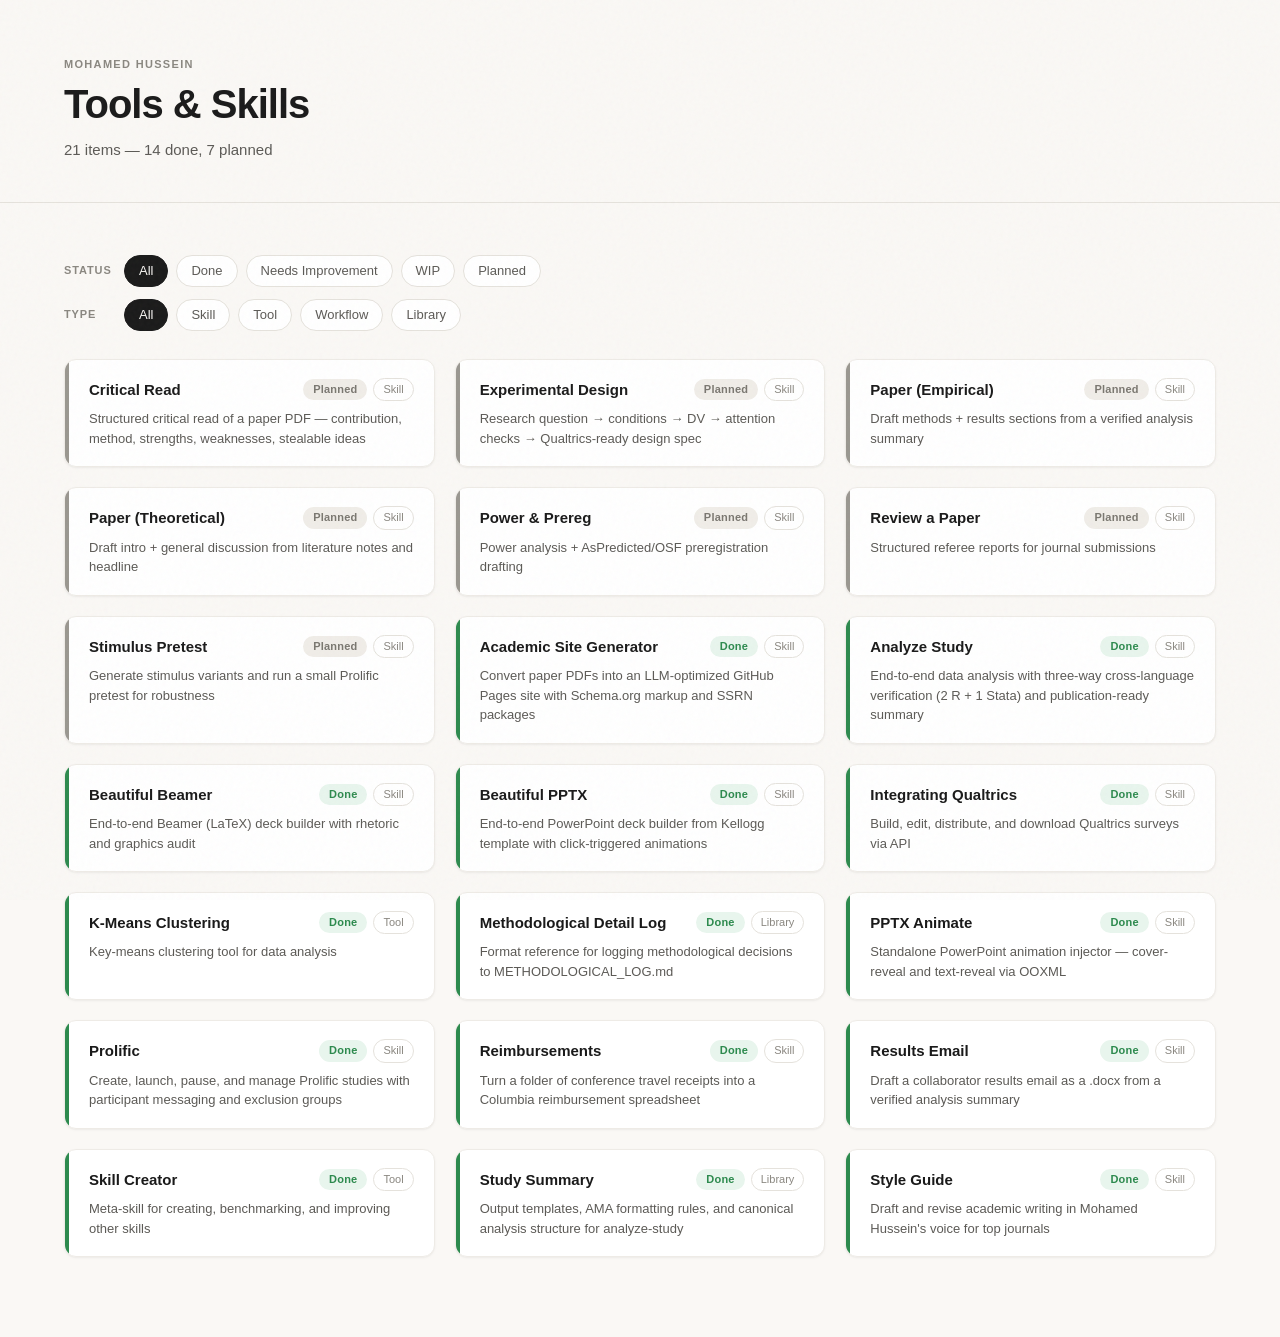
==== t/qawpqw99/index.html @ 89ea554b "feat: add skill tracker page — HTML, CSS, and JavaScript Co-Authored-By: Claude Opus 4.6 (1M context" ====
<!DOCTYPE html>
<html lang="en">
<head>
<meta charset="UTF-8">
<meta name="viewport" content="width=device-width, initial-scale=1.0">
<title>Tools & Skills — Mohamed Hussein</title>
<style>
  :root {
    --bg: #faf8f5;
    --bg-subtle: #f0ede8;
    --surface: #ffffff;
    --text: #1a1a1a;
    --text-secondary: #5c5a56;
    --text-tertiary: #8a8780;
    --border: #e5e2dc;
    --border-light: #eeebe6;

    --done: #2d8a4e;
    --done-bg: #e8f5ed;
    --done-border: #2d8a4e;

    --needs-improvement: #c67b1a;
    --needs-improvement-bg: #fef3e2;
    --needs-improvement-border: #c67b1a;

    --wip: #2563b3;
    --wip-bg: #e8f0fe;
    --wip-border: #2563b3;

    --planned: #7a7770;
    --planned-bg: #f0ede8;
    --planned-border: #9a9790;

    --accent: #1a1a1a;
    --accent-light: #f0ede8;

    --radius: 12px;
    --radius-sm: 6px;
    --radius-pill: 100px;
    --shadow-sm: 0 1px 3px rgba(0,0,0,0.04), 0 1px 2px rgba(0,0,0,0.03);
    --shadow-md: 0 4px 12px rgba(0,0,0,0.06), 0 1px 3px rgba(0,0,0,0.04);
    --shadow-lg: 0 8px 24px rgba(0,0,0,0.08), 0 2px 6px rgba(0,0,0,0.04);
    --transition: 0.2s cubic-bezier(0.25, 0.46, 0.45, 0.94);
  }

  *, *::before, *::after { box-sizing: border-box; margin: 0; padding: 0; }

  body {
    font-family: -apple-system, BlinkMacSystemFont, 'Segoe UI', Roboto, 'Helvetica Neue', Arial, sans-serif;
    background: var(--bg);
    color: var(--text);
    line-height: 1.6;
    -webkit-font-smoothing: antialiased;
    -moz-osx-font-smoothing: grayscale;
    min-height: 100vh;
  }

  /* Subtle grain texture overlay */
  body::before {
    content: '';
    position: fixed;
    top: 0; left: 0; right: 0; bottom: 0;
    background-image: url("data:image/svg+xml,%3Csvg viewBox='0 0 256 256' xmlns='http://www.w3.org/2000/svg'%3E%3Cfilter id='n'%3E%3CfeTurbulence type='fractalNoise' baseFrequency='0.9' numOctaves='4' stitchTiles='stitch'/%3E%3C/filter%3E%3Crect width='100%25' height='100%25' filter='url(%23n)' opacity='0.03'/%3E%3C/svg%3E");
    pointer-events: none;
    z-index: 9999;
  }

  .container {
    max-width: 1200px;
    margin: 0 auto;
    padding: 0 24px;
  }

  /* ─── HEADER ─── */
  header {
    padding: 56px 0 40px;
    border-bottom: 1px solid var(--border);
    margin-bottom: 32px;
  }

  header .container {
    display: flex;
    flex-direction: column;
    gap: 8px;
  }

  .header-eyebrow {
    font-size: 11px;
    font-weight: 600;
    letter-spacing: 0.12em;
    text-transform: uppercase;
    color: var(--text-tertiary);
  }

  h1 {
    font-size: 40px;
    font-weight: 700;
    letter-spacing: -0.025em;
    line-height: 1.1;
    color: var(--text);
  }

  .subtitle {
    font-size: 15px;
    color: var(--text-secondary);
    margin-top: 4px;
    font-weight: 400;
  }

  /* ─── FILTER BAR ─── */
  .filters {
    padding: 20px 0 28px;
    display: flex;
    flex-direction: column;
    gap: 12px;
  }

  .filter-row {
    display: flex;
    align-items: center;
    gap: 8px;
    flex-wrap: wrap;
  }

  .filter-label {
    font-size: 11px;
    font-weight: 600;
    letter-spacing: 0.08em;
    text-transform: uppercase;
    color: var(--text-tertiary);
    min-width: 52px;
    flex-shrink: 0;
  }

  .filter-btn {
    display: inline-flex;
    align-items: center;
    padding: 6px 14px;
    border: 1px solid var(--border);
    border-radius: var(--radius-pill);
    background: var(--surface);
    color: var(--text-secondary);
    font-size: 13px;
    font-weight: 500;
    cursor: pointer;
    transition: all var(--transition);
    white-space: nowrap;
    font-family: inherit;
    line-height: 1.4;
  }

  .filter-btn:hover {
    border-color: var(--text-tertiary);
    color: var(--text);
    box-shadow: var(--shadow-sm);
  }

  .filter-btn.active {
    background: var(--text);
    color: var(--bg);
    border-color: var(--text);
  }

  .filter-btn.active:hover {
    background: #333;
  }

  /* Status-specific active states */
  .filter-btn[data-status="done"].active {
    background: var(--done);
    border-color: var(--done);
    color: #fff;
  }
  .filter-btn[data-status="needs-improvement"].active {
    background: var(--needs-improvement);
    border-color: var(--needs-improvement);
    color: #fff;
  }
  .filter-btn[data-status="wip"].active {
    background: var(--wip);
    border-color: var(--wip);
    color: #fff;
  }
  .filter-btn[data-status="planned"].active {
    background: var(--planned);
    border-color: var(--planned);
    color: #fff;
  }

  /* ─── GRID ─── */
  #grid {
    display: grid;
    grid-template-columns: repeat(auto-fill, minmax(340px, 1fr));
    gap: 20px;
    padding-bottom: 80px;
  }

  /* ─── CARDS ─── */
  .card {
    background: var(--surface);
    border-radius: var(--radius);
    border: 1px solid var(--border-light);
    box-shadow: var(--shadow-sm);
    cursor: pointer;
    transition: box-shadow var(--transition), transform var(--transition);
    overflow: hidden;
    position: relative;
  }

  .card::before {
    content: '';
    position: absolute;
    top: 0;
    left: 0;
    width: 4px;
    height: 100%;
    border-radius: var(--radius) 0 0 var(--radius);
    transition: width var(--transition);
  }

  .card[data-status="done"]::before { background: var(--done); }
  .card[data-status="needs-improvement"]::before { background: var(--needs-improvement); }
  .card[data-status="wip"]::before { background: var(--wip); }
  .card[data-status="planned"]::before { background: var(--planned-border); }

  .card:hover {
    box-shadow: var(--shadow-md);
    transform: translateY(-1px);
  }

  .card.expanded {
    box-shadow: var(--shadow-lg);
  }

  .card-collapsed {
    padding: 18px 20px 18px 24px;
    display: flex;
    flex-direction: column;
    gap: 8px;
  }

  .card-top-row {
    display: flex;
    align-items: center;
    justify-content: space-between;
    gap: 10px;
  }

  .card-name {
    font-size: 15px;
    font-weight: 600;
    color: var(--text);
    line-height: 1.3;
    flex: 1;
    min-width: 0;
  }

  .card-badges {
    display: flex;
    align-items: center;
    gap: 6px;
    flex-shrink: 0;
  }

  .badge-status {
    display: inline-flex;
    align-items: center;
    padding: 3px 10px;
    border-radius: var(--radius-pill);
    font-size: 11px;
    font-weight: 600;
    letter-spacing: 0.02em;
    white-space: nowrap;
    line-height: 1.4;
  }

  .badge-status.done {
    background: var(--done-bg);
    color: var(--done);
  }
  .badge-status.needs-improvement {
    background: var(--needs-improvement-bg);
    color: var(--needs-improvement);
  }
  .badge-status.wip {
    background: var(--wip-bg);
    color: var(--wip);
  }
  .badge-status.planned {
    background: var(--planned-bg);
    color: var(--planned);
  }

  .badge-type {
    display: inline-flex;
    align-items: center;
    padding: 3px 9px;
    border-radius: var(--radius-pill);
    font-size: 11px;
    font-weight: 500;
    color: var(--text-tertiary);
    border: 1px solid var(--border);
    white-space: nowrap;
    line-height: 1.4;
  }

  .card-desc {
    font-size: 13px;
    color: var(--text-secondary);
    line-height: 1.5;
  }

  /* ─── EXPANDED CONTENT ─── */
  .card-expanded {
    max-height: 0;
    overflow: hidden;
    transition: max-height 0.35s cubic-bezier(0.25, 0.46, 0.45, 0.94),
                opacity 0.25s ease;
    opacity: 0;
  }

  .card.expanded .card-expanded {
    max-height: 800px;
    opacity: 1;
  }

  .card-expanded-inner {
    padding: 0 20px 20px 24px;
    display: flex;
    flex-direction: column;
    gap: 14px;
    border-top: 1px solid var(--border-light);
    margin-top: 4px;
    padding-top: 14px;
  }

  .card-notes {
    font-size: 13px;
    color: var(--text-secondary);
    line-height: 1.6;
  }

  .card-link a,
  .card-examples a {
    font-size: 13px;
    color: var(--wip);
    text-decoration: none;
    font-weight: 500;
    transition: color var(--transition);
    word-break: break-all;
  }

  .card-link a:hover,
  .card-examples a:hover {
    color: #1a4d80;
    text-decoration: underline;
  }

  .card-examples-label,
  .card-link-label {
    font-size: 11px;
    font-weight: 600;
    letter-spacing: 0.06em;
    text-transform: uppercase;
    color: var(--text-tertiary);
    margin-bottom: 4px;
  }

  .card-examples ul {
    list-style: none;
    display: flex;
    flex-direction: column;
    gap: 4px;
  }

  .card-examples li::before {
    content: '\2192';
    margin-right: 6px;
    color: var(--text-tertiary);
    font-size: 12px;
  }

  /* ─── A/B COMPARISON PANEL ─── */
  .comparison-panel {
    display: grid;
    grid-template-columns: 1fr 1fr;
    gap: 12px;
    border-radius: var(--radius-sm);
    overflow: hidden;
  }

  .comparison-col {
    padding: 14px;
    border-radius: var(--radius-sm);
    display: flex;
    flex-direction: column;
    gap: 8px;
  }

  .comparison-col.without {
    background: #fdf2f2;
    border: 1px solid #f0d4d4;
  }

  .comparison-col.with {
    background: #f0f9f2;
    border: 1px solid #c8e6cf;
  }

  .comparison-label {
    font-size: 11px;
    font-weight: 600;
    letter-spacing: 0.06em;
    text-transform: uppercase;
  }

  .comparison-col.without .comparison-label { color: #a33; }
  .comparison-col.with .comparison-label { color: #2a7; }

  .comparison-col img {
    width: 100%;
    border-radius: 4px;
    display: block;
  }

  .comparison-col p {
    font-size: 13px;
    color: var(--text-secondary);
    line-height: 1.5;
  }

  /* ─── STATES ─── */
  .state-message {
    grid-column: 1 / -1;
    text-align: center;
    padding: 80px 24px;
    color: var(--text-tertiary);
    font-size: 15px;
  }

  .state-message .state-icon {
    font-size: 32px;
    margin-bottom: 12px;
    display: block;
    opacity: 0.5;
  }

  .state-message a {
    color: var(--wip);
    text-decoration: none;
    font-weight: 500;
    cursor: pointer;
  }

  .state-message a:hover {
    text-decoration: underline;
  }

  /* ─── EXPAND INDICATOR ─── */
  .expand-chevron {
    width: 16px;
    height: 16px;
    flex-shrink: 0;
    color: var(--text-tertiary);
    transition: transform 0.25s ease;
    margin-left: 4px;
  }

  .card.expanded .expand-chevron {
    transform: rotate(180deg);
  }

  /* ─── RESPONSIVE ─── */
  @media (max-width: 700px) {
    #grid {
      grid-template-columns: 1fr;
    }

    h1 {
      font-size: 28px;
    }

    header {
      padding: 36px 0 28px;
    }

    .comparison-panel {
      grid-template-columns: 1fr;
    }

    .container {
      padding: 0 16px;
    }
  }

  /* ─── STAGGERED ENTRY ANIMATION ─── */
  @keyframes cardIn {
    from {
      opacity: 0;
      transform: translateY(12px);
    }
    to {
      opacity: 1;
      transform: translateY(0);
    }
  }

  .card {
    animation: cardIn 0.4s cubic-bezier(0.25, 0.46, 0.45, 0.94) both;
  }
</style>
</head>
<body>

<header>
  <div class="container">
    <span class="header-eyebrow">Mohamed Hussein</span>
    <h1>Tools &amp; Skills</h1>
    <p class="subtitle" id="subtitle">Loading...</p>
  </div>
</header>

<div class="container">
  <div class="filters">
    <div class="filter-row">
      <span class="filter-label">Status</span>
      <button class="filter-btn active" data-group="status" data-status="all">All</button>
      <button class="filter-btn" data-group="status" data-status="done">Done</button>
      <button class="filter-btn" data-group="status" data-status="needs-improvement">Needs Improvement</button>
      <button class="filter-btn" data-group="status" data-status="wip">WIP</button>
      <button class="filter-btn" data-group="status" data-status="planned">Planned</button>
    </div>
    <div class="filter-row">
      <span class="filter-label">Type</span>
      <button class="filter-btn active" data-group="type" data-type="all">All</button>
      <button class="filter-btn" data-group="type" data-type="skill">Skill</button>
      <button class="filter-btn" data-group="type" data-type="tool">Tool</button>
      <button class="filter-btn" data-group="type" data-type="workflow">Workflow</button>
      <button class="filter-btn" data-group="type" data-type="library">Library</button>
    </div>
  </div>

  <main id="grid"></main>
</div>

<script>
(function() {
  'use strict';

  const grid = document.getElementById('grid');
  const subtitle = document.getElementById('subtitle');
  let items = [];
  let activeStatus = 'all';
  let activeType = 'all';

  const STATUS_PRIORITY = { done: 0, 'needs-improvement': 1, wip: 2, planned: 3 };
  const STATUS_LABELS = { done: 'Done', 'needs-improvement': 'Needs Improvement', wip: 'WIP', planned: 'Planned' };

  // ─── Data Loading ───
  function load() {
    grid.innerHTML = '<div class="state-message"><span class="state-icon">&#8987;</span>Loading...</div>';
    fetch('./tracker.json')
      .then(function(r) {
        if (!r.ok) throw new Error(r.statusText);
        return r.json();
      })
      .then(function(data) {
        items = data;
        if (!items.length) {
          grid.innerHTML = '<div class="state-message"><span class="state-icon">&#9744;</span>No items tracked yet.</div>';
          subtitle.textContent = '0 items';
          return;
        }
        items.sort(function(a, b) {
          var pa = STATUS_PRIORITY[a.status] || 99;
          var pb = STATUS_PRIORITY[b.status] || 99;
          if (pa !== pb) return pa - pb;
          return a.name.localeCompare(b.name);
        });
        render();
      })
      .catch(function() {
        grid.innerHTML = '<div class="state-message"><span class="state-icon">&#9888;</span>Could not load tracker data.<br><a href="#" onclick="location.reload();return false;">Retry</a></div>';
        subtitle.textContent = '';
      });
  }

  // ─── Filtering ───
  function getFiltered() {
    return items.filter(function(item) {
      var matchStatus = activeStatus === 'all' || item.status === activeStatus;
      var matchType = activeType === 'all' || item.type === activeType;
      return matchStatus && matchType;
    });
  }

  function updateSubtitle(filtered) {
    var total = items.length;
    var showing = filtered.length;

    // Build status summary from total items
    var counts = {};
    items.forEach(function(item) {
      counts[item.status] = (counts[item.status] || 0) + 1;
    });
    var parts = [];
    ['done', 'needs-improvement', 'wip', 'planned'].forEach(function(s) {
      if (counts[s]) parts.push(counts[s] + ' ' + STATUS_LABELS[s].toLowerCase());
    });

    if (activeStatus === 'all' && activeType === 'all') {
      subtitle.textContent = total + ' items \u2014 ' + parts.join(', ');
    } else {
      subtitle.textContent = 'Showing ' + showing + ' of ' + total + ' items';
    }
  }

  // ─── Rendering ───
  function isImage(val) {
    if (!val || typeof val !== 'string') return false;
    return /\.(png|jpg|gif|webp)$/i.test(val.trim());
  }

  function renderComparisonContent(val) {
    if (isImage(val)) {
      return '<img src="' + escapeHtml(val) + '" alt="Comparison" loading="lazy">';
    }
    return '<p>' + escapeHtml(val) + '</p>';
  }

  function escapeHtml(str) {
    var div = document.createElement('div');
    div.textContent = str;
    return div.innerHTML;
  }

  function createCard(item, index) {
    var card = document.createElement('div');
    card.className = 'card';
    card.dataset.status = item.status;
    card.style.animationDelay = (index * 0.04) + 's';

    var statusLabel = STATUS_LABELS[item.status] || item.status;
    var typeLabel = item.type.charAt(0).toUpperCase() + item.type.slice(1);

    // Build expanded content
    var expandedParts = [];

    if (item.notes) {
      expandedParts.push('<div class="card-notes">' + escapeHtml(item.notes) + '</div>');
    }

    if (item.link) {
      expandedParts.push(
        '<div class="card-link">' +
        '<div class="card-link-label">Link</div>' +
        '<a href="' + escapeHtml(item.link) + '" target="_blank" rel="noopener">' + escapeHtml(item.link) + '</a>' +
        '</div>'
      );
    }

    if (item.examples && item.examples.length) {
      var lis = item.examples.map(function(ex) {
        return '<li><a href="' + escapeHtml(ex) + '" target="_blank" rel="noopener">' + escapeHtml(ex) + '</a></li>';
      }).join('');
      expandedParts.push(
        '<div class="card-examples">' +
        '<div class="card-examples-label">Examples</div>' +
        '<ul>' + lis + '</ul>' +
        '</div>'
      );
    }

    if (item.comparison) {
      expandedParts.push(
        '<div class="comparison-panel">' +
        '<div class="comparison-col without">' +
        '<span class="comparison-label">Without</span>' +
        renderComparisonContent(item.comparison.without) +
        '</div>' +
        '<div class="comparison-col with">' +
        '<span class="comparison-label">With</span>' +
        renderComparisonContent(item.comparison.with) +
        '</div>' +
        '</div>'
      );
    }

    var hasExpanded = expandedParts.length > 0;

    card.innerHTML =
      '<div class="card-collapsed">' +
        '<div class="card-top-row">' +
          '<span class="card-name">' + escapeHtml(item.name) + '</span>' +
          '<div class="card-badges">' +
            '<span class="badge-status ' + item.status + '">' + statusLabel + '</span>' +
            '<span class="badge-type">' + typeLabel + '</span>' +
            (hasExpanded ? '<svg class="expand-chevron" viewBox="0 0 16 16" fill="none" stroke="currentColor" stroke-width="1.5" stroke-linecap="round" stroke-linejoin="round"><path d="M4 6l4 4 4-4"/></svg>' : '') +
          '</div>' +
        '</div>' +
        '<div class="card-desc">' + escapeHtml(item.description) + '</div>' +
      '</div>' +
      (hasExpanded
        ? '<div class="card-expanded"><div class="card-expanded-inner">' + expandedParts.join('') + '</div></div>'
        : '');

    if (hasExpanded) {
      card.addEventListener('click', function(e) {
        // Don't toggle if clicking a link
        if (e.target.tagName === 'A') return;
        card.classList.toggle('expanded');
      });
    } else {
      card.style.cursor = 'default';
    }

    return card;
  }

  function render() {
    var filtered = getFiltered();
    updateSubtitle(filtered);
    grid.innerHTML = '';

    if (!filtered.length) {
      grid.innerHTML = '<div class="state-message"><span class="state-icon">&#9655;</span>No items match the current filters.</div>';
      return;
    }

    filtered.forEach(function(item, i) {
      grid.appendChild(createCard(item, i));
    });
  }

  // ─── Filter Buttons ───
  document.querySelectorAll('.filter-btn').forEach(function(btn) {
    btn.addEventListener('click', function() {
      var group = btn.dataset.group;

      // Deactivate siblings
      document.querySelectorAll('.filter-btn[data-group="' + group + '"]').forEach(function(b) {
        b.classList.remove('active');
      });
      btn.classList.add('active');

      if (group === 'status') {
        activeStatus = btn.dataset.status;
      } else {
        activeType = btn.dataset.type;
      }

      render();
    });
  });

  // ─── Init ───
  load();
})();
</script>

</body>
</html>
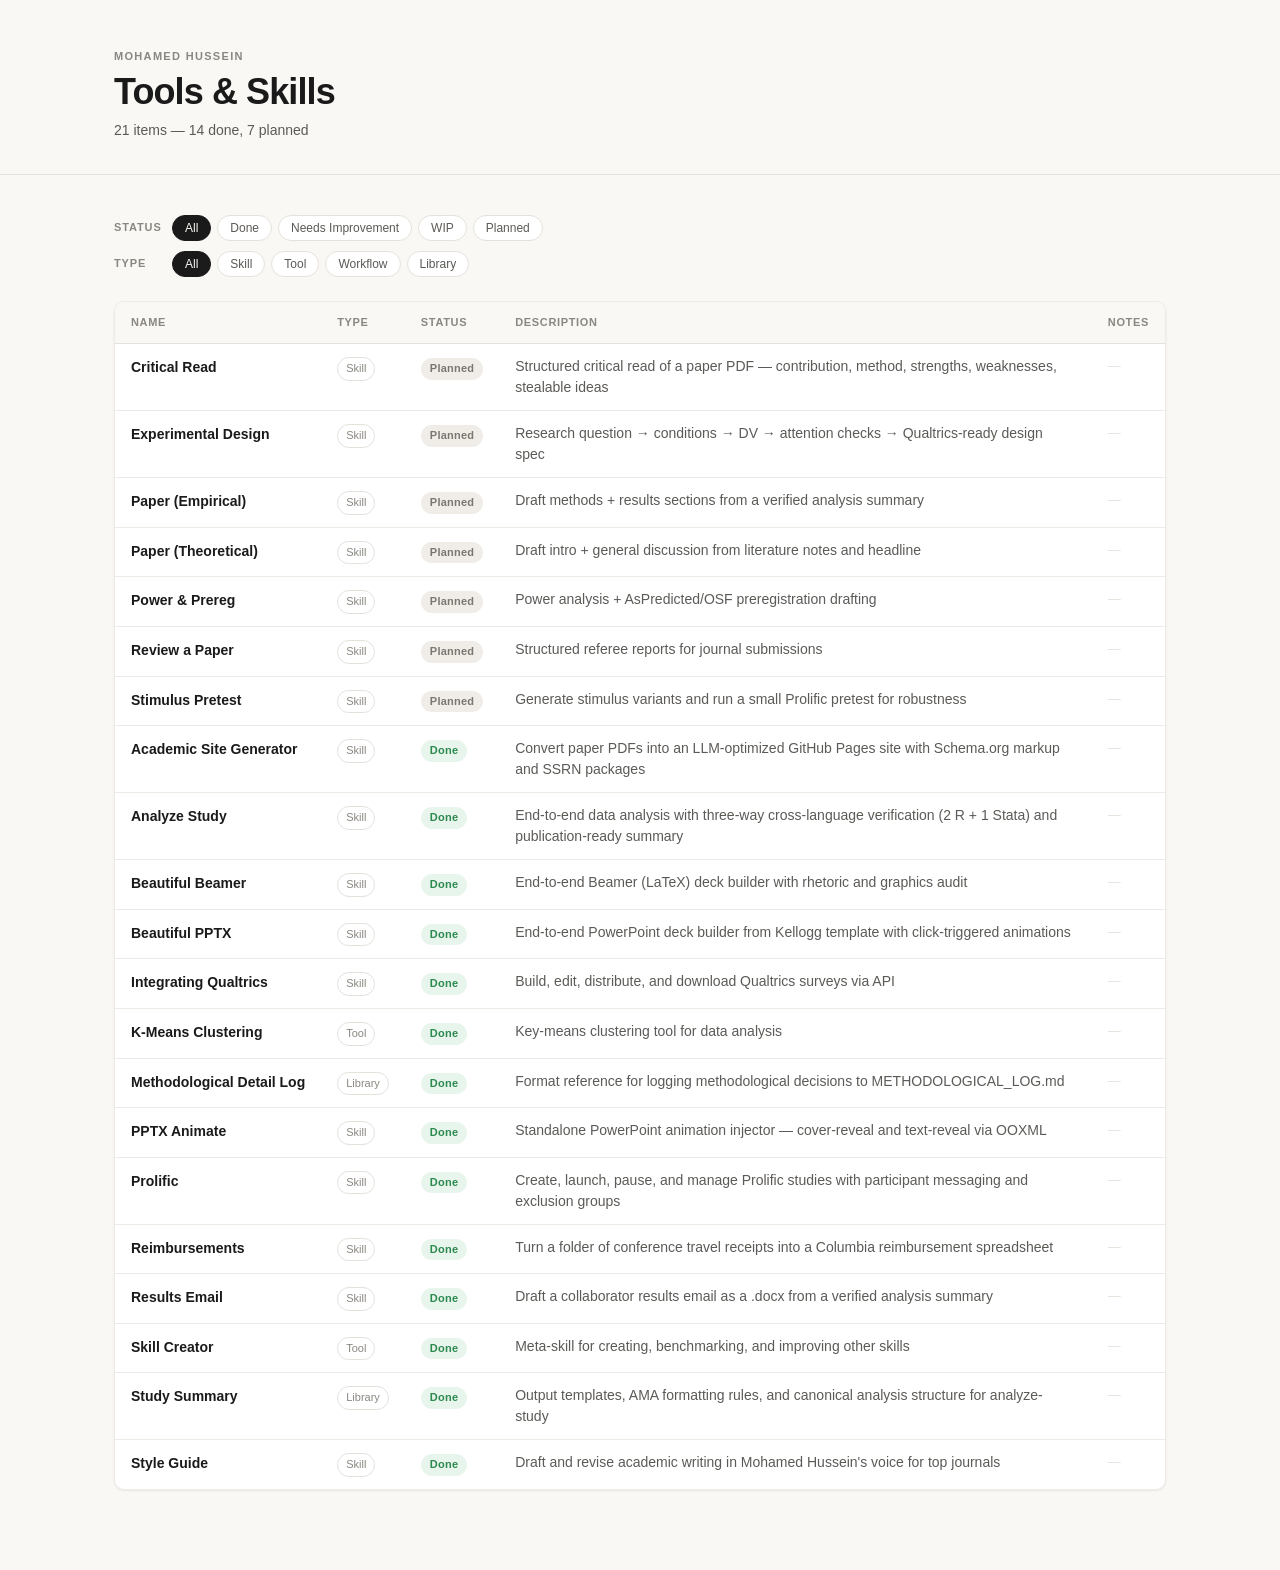
==== commit 7f2471d5: "refactor: switch tracker from card grid to table layout User requested table format instead of cards" ====
--- a/t/qawpqw99/index.html
+++ b/t/qawpqw99/index.html
@@ -7,7 +7,6 @@
 <style>
   :root {
     --bg: #faf8f5;
-    --bg-subtle: #f0ede8;
     --surface: #ffffff;
     --text: #1a1a1a;
     --text-secondary: #5c5a56;
@@ -17,29 +16,18 @@
 
     --done: #2d8a4e;
     --done-bg: #e8f5ed;
-    --done-border: #2d8a4e;
-
     --needs-improvement: #c67b1a;
     --needs-improvement-bg: #fef3e2;
-    --needs-improvement-border: #c67b1a;
-
     --wip: #2563b3;
     --wip-bg: #e8f0fe;
-    --wip-border: #2563b3;
-
     --planned: #7a7770;
     --planned-bg: #f0ede8;
-    --planned-border: #9a9790;
-
-    --accent: #1a1a1a;
-    --accent-light: #f0ede8;
-
-    --radius: 12px;
+
+    --radius: 10px;
     --radius-sm: 6px;
     --radius-pill: 100px;
     --shadow-sm: 0 1px 3px rgba(0,0,0,0.04), 0 1px 2px rgba(0,0,0,0.03);
     --shadow-md: 0 4px 12px rgba(0,0,0,0.06), 0 1px 3px rgba(0,0,0,0.04);
-    --shadow-lg: 0 8px 24px rgba(0,0,0,0.08), 0 2px 6px rgba(0,0,0,0.04);
     --transition: 0.2s cubic-bezier(0.25, 0.46, 0.45, 0.94);
   }
 
@@ -51,37 +39,26 @@
     color: var(--text);
     line-height: 1.6;
     -webkit-font-smoothing: antialiased;
-    -moz-osx-font-smoothing: grayscale;
     min-height: 100vh;
   }
 
-  /* Subtle grain texture overlay */
-  body::before {
-    content: '';
-    position: fixed;
-    top: 0; left: 0; right: 0; bottom: 0;
-    background-image: url("data:image/svg+xml,%3Csvg viewBox='0 0 256 256' xmlns='http://www.w3.org/2000/svg'%3E%3Cfilter id='n'%3E%3CfeTurbulence type='fractalNoise' baseFrequency='0.9' numOctaves='4' stitchTiles='stitch'/%3E%3C/filter%3E%3Crect width='100%25' height='100%25' filter='url(%23n)' opacity='0.03'/%3E%3C/svg%3E");
-    pointer-events: none;
-    z-index: 9999;
-  }
-
   .container {
-    max-width: 1200px;
+    max-width: 1100px;
     margin: 0 auto;
     padding: 0 24px;
   }
 
   /* ─── HEADER ─── */
   header {
-    padding: 56px 0 40px;
+    padding: 48px 0 32px;
     border-bottom: 1px solid var(--border);
-    margin-bottom: 32px;
+    margin-bottom: 24px;
   }
 
   header .container {
     display: flex;
     flex-direction: column;
-    gap: 8px;
+    gap: 6px;
   }
 
   .header-eyebrow {
@@ -93,32 +70,30 @@
   }
 
   h1 {
-    font-size: 40px;
+    font-size: 36px;
     font-weight: 700;
     letter-spacing: -0.025em;
     line-height: 1.1;
-    color: var(--text);
   }
 
   .subtitle {
-    font-size: 15px;
+    font-size: 14px;
     color: var(--text-secondary);
-    margin-top: 4px;
-    font-weight: 400;
+    margin-top: 2px;
   }
 
   /* ─── FILTER BAR ─── */
   .filters {
-    padding: 20px 0 28px;
+    padding: 16px 0 24px;
     display: flex;
     flex-direction: column;
-    gap: 12px;
+    gap: 10px;
   }
 
   .filter-row {
     display: flex;
     align-items: center;
-    gap: 8px;
+    gap: 6px;
     flex-wrap: wrap;
   }
 
@@ -135,24 +110,22 @@
   .filter-btn {
     display: inline-flex;
     align-items: center;
-    padding: 6px 14px;
+    padding: 5px 12px;
     border: 1px solid var(--border);
     border-radius: var(--radius-pill);
     background: var(--surface);
     color: var(--text-secondary);
-    font-size: 13px;
+    font-size: 12px;
     font-weight: 500;
     cursor: pointer;
     transition: all var(--transition);
     white-space: nowrap;
     font-family: inherit;
-    line-height: 1.4;
   }
 
   .filter-btn:hover {
     border-color: var(--text-tertiary);
     color: var(--text);
-    box-shadow: var(--shadow-sm);
   }
 
   .filter-btn.active {
@@ -161,240 +134,200 @@
     border-color: var(--text);
   }
 
-  .filter-btn.active:hover {
-    background: #333;
-  }
-
-  /* Status-specific active states */
-  .filter-btn[data-status="done"].active {
-    background: var(--done);
-    border-color: var(--done);
-    color: #fff;
-  }
-  .filter-btn[data-status="needs-improvement"].active {
-    background: var(--needs-improvement);
-    border-color: var(--needs-improvement);
-    color: #fff;
-  }
-  .filter-btn[data-status="wip"].active {
-    background: var(--wip);
-    border-color: var(--wip);
-    color: #fff;
-  }
-  .filter-btn[data-status="planned"].active {
-    background: var(--planned);
-    border-color: var(--planned);
-    color: #fff;
-  }
-
-  /* ─── GRID ─── */
-  #grid {
-    display: grid;
-    grid-template-columns: repeat(auto-fill, minmax(340px, 1fr));
-    gap: 20px;
-    padding-bottom: 80px;
-  }
-
-  /* ─── CARDS ─── */
-  .card {
+  .filter-btn[data-status="done"].active { background: var(--done); border-color: var(--done); color: #fff; }
+  .filter-btn[data-status="needs-improvement"].active { background: var(--needs-improvement); border-color: var(--needs-improvement); color: #fff; }
+  .filter-btn[data-status="wip"].active { background: var(--wip); border-color: var(--wip); color: #fff; }
+  .filter-btn[data-status="planned"].active { background: var(--planned); border-color: var(--planned); color: #fff; }
+
+  /* ─── TABLE ─── */
+  .table-wrap {
     background: var(--surface);
     border-radius: var(--radius);
     border: 1px solid var(--border-light);
     box-shadow: var(--shadow-sm);
+    overflow: hidden;
+    margin-bottom: 80px;
+  }
+
+  table {
+    width: 100%;
+    border-collapse: collapse;
+    font-size: 14px;
+  }
+
+  thead th {
+    text-align: left;
+    padding: 12px 16px;
+    font-size: 11px;
+    font-weight: 600;
+    letter-spacing: 0.06em;
+    text-transform: uppercase;
+    color: var(--text-tertiary);
+    background: var(--bg);
+    border-bottom: 1px solid var(--border);
+    white-space: nowrap;
+    position: sticky;
+    top: 0;
+    z-index: 1;
+  }
+
+  tbody tr {
+    border-bottom: 1px solid var(--border-light);
+    transition: background var(--transition);
+  }
+
+  tbody tr:last-child { border-bottom: none; }
+
+  tbody tr:hover {
+    background: #f8f6f2;
+  }
+
+  tbody tr.expandable {
     cursor: pointer;
-    transition: box-shadow var(--transition), transform var(--transition);
-    overflow: hidden;
-    position: relative;
-  }
-
-  .card::before {
-    content: '';
-    position: absolute;
-    top: 0;
-    left: 0;
-    width: 4px;
-    height: 100%;
-    border-radius: var(--radius) 0 0 var(--radius);
-    transition: width var(--transition);
-  }
-
-  .card[data-status="done"]::before { background: var(--done); }
-  .card[data-status="needs-improvement"]::before { background: var(--needs-improvement); }
-  .card[data-status="wip"]::before { background: var(--wip); }
-  .card[data-status="planned"]::before { background: var(--planned-border); }
-
-  .card:hover {
-    box-shadow: var(--shadow-md);
-    transform: translateY(-1px);
-  }
-
-  .card.expanded {
-    box-shadow: var(--shadow-lg);
-  }
-
-  .card-collapsed {
-    padding: 18px 20px 18px 24px;
-    display: flex;
-    flex-direction: column;
-    gap: 8px;
-  }
-
-  .card-top-row {
-    display: flex;
-    align-items: center;
-    justify-content: space-between;
-    gap: 10px;
-  }
-
-  .card-name {
-    font-size: 15px;
+  }
+
+  tbody td {
+    padding: 12px 16px;
+    vertical-align: top;
+  }
+
+  .col-name {
     font-weight: 600;
     color: var(--text);
-    line-height: 1.3;
-    flex: 1;
-    min-width: 0;
-  }
-
-  .card-badges {
-    display: flex;
-    align-items: center;
-    gap: 6px;
-    flex-shrink: 0;
-  }
-
+    white-space: nowrap;
+  }
+
+  .col-name .expand-icon {
+    display: inline-block;
+    width: 14px;
+    height: 14px;
+    margin-right: 6px;
+    vertical-align: -1px;
+    color: var(--text-tertiary);
+    transition: transform 0.2s ease;
+  }
+
+  tr.expanded .col-name .expand-icon {
+    transform: rotate(90deg);
+  }
+
+  .col-desc {
+    color: var(--text-secondary);
+    line-height: 1.5;
+  }
+
+  .col-notes {
+    color: var(--text-secondary);
+    font-size: 13px;
+    line-height: 1.5;
+    max-width: 250px;
+  }
+
+  .col-notes:empty::after {
+    content: '—';
+    color: var(--border);
+  }
+
+  /* ─── BADGES ─── */
   .badge-status {
     display: inline-flex;
     align-items: center;
-    padding: 3px 10px;
+    padding: 2px 9px;
     border-radius: var(--radius-pill);
     font-size: 11px;
     font-weight: 600;
     letter-spacing: 0.02em;
     white-space: nowrap;
-    line-height: 1.4;
-  }
-
-  .badge-status.done {
-    background: var(--done-bg);
-    color: var(--done);
-  }
-  .badge-status.needs-improvement {
-    background: var(--needs-improvement-bg);
-    color: var(--needs-improvement);
-  }
-  .badge-status.wip {
-    background: var(--wip-bg);
-    color: var(--wip);
-  }
-  .badge-status.planned {
-    background: var(--planned-bg);
-    color: var(--planned);
-  }
+  }
+
+  .badge-status.done { background: var(--done-bg); color: var(--done); }
+  .badge-status.needs-improvement { background: var(--needs-improvement-bg); color: var(--needs-improvement); }
+  .badge-status.wip { background: var(--wip-bg); color: var(--wip); }
+  .badge-status.planned { background: var(--planned-bg); color: var(--planned); }
 
   .badge-type {
     display: inline-flex;
-    align-items: center;
-    padding: 3px 9px;
+    padding: 2px 8px;
     border-radius: var(--radius-pill);
     font-size: 11px;
     font-weight: 500;
     color: var(--text-tertiary);
     border: 1px solid var(--border);
     white-space: nowrap;
-    line-height: 1.4;
-  }
-
-  .card-desc {
-    font-size: 13px;
-    color: var(--text-secondary);
-    line-height: 1.5;
-  }
-
-  /* ─── EXPANDED CONTENT ─── */
-  .card-expanded {
-    max-height: 0;
-    overflow: hidden;
-    transition: max-height 0.35s cubic-bezier(0.25, 0.46, 0.45, 0.94),
-                opacity 0.25s ease;
-    opacity: 0;
-  }
-
-  .card.expanded .card-expanded {
-    max-height: 800px;
-    opacity: 1;
-  }
-
-  .card-expanded-inner {
-    padding: 0 20px 20px 24px;
+  }
+
+  /* ─── EXPANDED DETAIL ROW ─── */
+  .detail-row {
+    display: none;
+  }
+
+  .detail-row.visible {
+    display: table-row;
+  }
+
+  .detail-row td {
+    padding: 0 16px 16px 36px;
+    background: #faf8f5;
+    border-bottom: 1px solid var(--border);
+  }
+
+  .detail-content {
     display: flex;
     flex-direction: column;
-    gap: 14px;
-    border-top: 1px solid var(--border-light);
-    margin-top: 4px;
-    padding-top: 14px;
-  }
-
-  .card-notes {
-    font-size: 13px;
-    color: var(--text-secondary);
-    line-height: 1.6;
-  }
-
-  .card-link a,
-  .card-examples a {
+    gap: 12px;
+    padding-top: 4px;
+  }
+
+  .detail-section-label {
+    font-size: 10px;
+    font-weight: 600;
+    letter-spacing: 0.08em;
+    text-transform: uppercase;
+    color: var(--text-tertiary);
+    margin-bottom: 2px;
+  }
+
+  .detail-link a,
+  .detail-examples a {
     font-size: 13px;
     color: var(--wip);
     text-decoration: none;
     font-weight: 500;
-    transition: color var(--transition);
     word-break: break-all;
   }
 
-  .card-link a:hover,
-  .card-examples a:hover {
-    color: #1a4d80;
+  .detail-link a:hover,
+  .detail-examples a:hover {
     text-decoration: underline;
   }
 
-  .card-examples-label,
-  .card-link-label {
-    font-size: 11px;
-    font-weight: 600;
-    letter-spacing: 0.06em;
-    text-transform: uppercase;
-    color: var(--text-tertiary);
-    margin-bottom: 4px;
-  }
-
-  .card-examples ul {
+  .detail-examples ul {
     list-style: none;
     display: flex;
     flex-direction: column;
-    gap: 4px;
-  }
-
-  .card-examples li::before {
+    gap: 3px;
+  }
+
+  .detail-examples li::before {
     content: '\2192';
     margin-right: 6px;
     color: var(--text-tertiary);
     font-size: 12px;
   }
 
-  /* ─── A/B COMPARISON PANEL ─── */
+  /* ─── A/B COMPARISON ─── */
   .comparison-panel {
     display: grid;
     grid-template-columns: 1fr 1fr;
     gap: 12px;
-    border-radius: var(--radius-sm);
-    overflow: hidden;
   }
 
   .comparison-col {
-    padding: 14px;
+    padding: 12px;
     border-radius: var(--radius-sm);
     display: flex;
     flex-direction: column;
-    gap: 8px;
+    gap: 6px;
   }
 
   .comparison-col.without {
@@ -408,7 +341,7 @@
   }
 
   .comparison-label {
-    font-size: 11px;
+    font-size: 10px;
     font-weight: 600;
     letter-spacing: 0.06em;
     text-transform: uppercase;
@@ -420,7 +353,6 @@
   .comparison-col img {
     width: 100%;
     border-radius: 4px;
-    display: block;
   }
 
   .comparison-col p {
@@ -431,16 +363,15 @@
 
   /* ─── STATES ─── */
   .state-message {
-    grid-column: 1 / -1;
     text-align: center;
-    padding: 80px 24px;
-    color: var(--text-tertiary);
-    font-size: 15px;
-  }
-
-  .state-message .state-icon {
-    font-size: 32px;
-    margin-bottom: 12px;
+    padding: 64px 24px;
+    color: var(--text-tertiary);
+    font-size: 14px;
+  }
+
+  .state-icon {
+    font-size: 28px;
+    margin-bottom: 10px;
     display: block;
     opacity: 0.5;
   }
@@ -452,61 +383,22 @@
     cursor: pointer;
   }
 
-  .state-message a:hover {
-    text-decoration: underline;
-  }
-
-  /* ─── EXPAND INDICATOR ─── */
-  .expand-chevron {
-    width: 16px;
-    height: 16px;
-    flex-shrink: 0;
-    color: var(--text-tertiary);
-    transition: transform 0.25s ease;
-    margin-left: 4px;
-  }
-
-  .card.expanded .expand-chevron {
-    transform: rotate(180deg);
-  }
+  .state-message a:hover { text-decoration: underline; }
 
   /* ─── RESPONSIVE ─── */
   @media (max-width: 700px) {
-    #grid {
-      grid-template-columns: 1fr;
-    }
-
-    h1 {
-      font-size: 28px;
-    }
-
-    header {
-      padding: 36px 0 28px;
-    }
-
-    .comparison-panel {
-      grid-template-columns: 1fr;
-    }
-
-    .container {
-      padding: 0 16px;
-    }
-  }
-
-  /* ─── STAGGERED ENTRY ANIMATION ─── */
-  @keyframes cardIn {
-    from {
-      opacity: 0;
-      transform: translateY(12px);
-    }
-    to {
-      opacity: 1;
-      transform: translateY(0);
-    }
-  }
-
-  .card {
-    animation: cardIn 0.4s cubic-bezier(0.25, 0.46, 0.45, 0.94) both;
+    h1 { font-size: 26px; }
+    header { padding: 32px 0 24px; }
+    .container { padding: 0 12px; }
+    .table-wrap { border-radius: 0; border-left: 0; border-right: 0; }
+
+    /* Hide notes column on mobile */
+    .col-notes, th:nth-child(5) { display: none; }
+
+    table { font-size: 13px; }
+    thead th, tbody td { padding: 10px 10px; }
+
+    .comparison-panel { grid-template-columns: 1fr; }
   }
 </style>
 </head>
@@ -540,25 +432,48 @@
     </div>
   </div>
 
-  <main id="grid"></main>
+  <div class="table-wrap">
+    <div id="table-container"></div>
+  </div>
 </div>
 
 <script>
 (function() {
   'use strict';
 
-  const grid = document.getElementById('grid');
-  const subtitle = document.getElementById('subtitle');
-  let items = [];
-  let activeStatus = 'all';
-  let activeType = 'all';
-
-  const STATUS_PRIORITY = { done: 0, 'needs-improvement': 1, wip: 2, planned: 3 };
-  const STATUS_LABELS = { done: 'Done', 'needs-improvement': 'Needs Improvement', wip: 'WIP', planned: 'Planned' };
+  var container = document.getElementById('table-container');
+  var subtitle = document.getElementById('subtitle');
+  var items = [];
+  var activeStatus = 'all';
+  var activeType = 'all';
+
+  var STATUS_PRIORITY = { done: 0, 'needs-improvement': 1, wip: 2, planned: 3 };
+  var STATUS_LABELS = { done: 'Done', 'needs-improvement': 'Needs Improvement', wip: 'WIP', planned: 'Planned' };
+  var VALID_STATUSES = ['done', 'needs-improvement', 'wip', 'planned'];
+  var VALID_TYPES = ['skill', 'tool', 'workflow', 'library'];
+
+  function escapeHtml(str) {
+    if (!str) return '';
+    var div = document.createElement('div');
+    div.textContent = str;
+    return div.innerHTML;
+  }
+
+  function isImage(val) {
+    if (!val || typeof val !== 'string') return false;
+    return /\.(png|jpg|gif|webp)$/i.test(val.trim());
+  }
+
+  function renderComparisonContent(val) {
+    if (isImage(val)) {
+      return '<img src="' + escapeHtml(val) + '" alt="Comparison" loading="lazy">';
+    }
+    return '<p>' + escapeHtml(val) + '</p>';
+  }
 
   // ─── Data Loading ───
   function load() {
-    grid.innerHTML = '<div class="state-message"><span class="state-icon">&#8987;</span>Loading...</div>';
+    container.innerHTML = '<div class="state-message"><span class="state-icon">&#8987;</span>Loading...</div>';
     fetch('./tracker.json')
       .then(function(r) {
         if (!r.ok) throw new Error(r.statusText);
@@ -567,7 +482,7 @@
       .then(function(data) {
         items = data;
         if (!items.length) {
-          grid.innerHTML = '<div class="state-message"><span class="state-icon">&#9744;</span>No items tracked yet.</div>';
+          container.innerHTML = '<div class="state-message"><span class="state-icon">&#9744;</span>No items tracked yet.</div>';
           subtitle.textContent = '0 items';
           return;
         }
@@ -580,7 +495,7 @@
         render();
       })
       .catch(function() {
-        grid.innerHTML = '<div class="state-message"><span class="state-icon">&#9888;</span>Could not load tracker data.<br><a href="#" onclick="location.reload();return false;">Retry</a></div>';
+        container.innerHTML = '<div class="state-message"><span class="state-icon">&#9888;</span>Could not load tracker data.<br><a href="#" onclick="location.reload();return false;">Retry</a></div>';
         subtitle.textContent = '';
       });
   }
@@ -597,8 +512,6 @@
   function updateSubtitle(filtered) {
     var total = items.length;
     var showing = filtered.length;
-
-    // Build status summary from total items
     var counts = {};
     items.forEach(function(item) {
       counts[item.status] = (counts[item.status] || 0) + 1;
@@ -607,7 +520,6 @@
     ['done', 'needs-improvement', 'wip', 'planned'].forEach(function(s) {
       if (counts[s]) parts.push(counts[s] + ' ' + STATUS_LABELS[s].toLowerCase());
     });
-
     if (activeStatus === 'all' && activeType === 'all') {
       subtitle.textContent = total + ' items \u2014 ' + parts.join(', ');
     } else {
@@ -615,120 +527,105 @@
     }
   }
 
-  // ─── Rendering ───
-  function isImage(val) {
-    if (!val || typeof val !== 'string') return false;
-    return /\.(png|jpg|gif|webp)$/i.test(val.trim());
-  }
-
-  function renderComparisonContent(val) {
-    if (isImage(val)) {
-      return '<img src="' + escapeHtml(val) + '" alt="Comparison" loading="lazy">';
+  // ─── Build Detail Content ───
+  function buildDetailHtml(item) {
+    var parts = [];
+
+    if (item.notes) {
+      parts.push('<div><div class="detail-section-label">Notes</div><div style="font-size:13px;color:var(--text-secondary);line-height:1.5">' + escapeHtml(item.notes) + '</div></div>');
     }
-    return '<p>' + escapeHtml(val) + '</p>';
-  }
-
-  function escapeHtml(str) {
-    var div = document.createElement('div');
-    div.textContent = str;
-    return div.innerHTML;
-  }
-
-  function createCard(item, index) {
-    var card = document.createElement('div');
-    card.className = 'card';
-    card.dataset.status = item.status;
-    card.style.animationDelay = (index * 0.04) + 's';
-
-    var statusLabel = STATUS_LABELS[item.status] || item.status;
-    var typeLabel = item.type.charAt(0).toUpperCase() + item.type.slice(1);
-
-    // Build expanded content
-    var expandedParts = [];
-
-    if (item.notes) {
-      expandedParts.push('<div class="card-notes">' + escapeHtml(item.notes) + '</div>');
+
+    if (item.link) {
+      parts.push('<div class="detail-link"><div class="detail-section-label">Link</div><a href="' + escapeHtml(item.link) + '" target="_blank" rel="noopener">' + escapeHtml(item.link) + '</a></div>');
     }
 
-    if (item.link) {
-      expandedParts.push(
-        '<div class="card-link">' +
-        '<div class="card-link-label">Link</div>' +
-        '<a href="' + escapeHtml(item.link) + '" target="_blank" rel="noopener">' + escapeHtml(item.link) + '</a>' +
-        '</div>'
+    if (item.examples && item.examples.length) {
+      var lis = item.examples.map(function(ex) {
+        var label = ex.label || ex.url || ex;
+        var url = ex.url || ex;
+        return '<li><a href="' + escapeHtml(url) + '" target="_blank" rel="noopener">' + escapeHtml(label) + '</a></li>';
+      }).join('');
+      parts.push('<div class="detail-examples"><div class="detail-section-label">Examples</div><ul>' + lis + '</ul></div>');
+    }
+
+    if (item.comparison) {
+      parts.push(
+        '<div><div class="detail-section-label">Comparison</div>' +
+        '<div class="comparison-panel">' +
+        '<div class="comparison-col without"><span class="comparison-label">Without</span>' + renderComparisonContent(item.comparison.without) + '</div>' +
+        '<div class="comparison-col with"><span class="comparison-label">With</span>' + renderComparisonContent(item.comparison.with) + '</div>' +
+        '</div></div>'
       );
     }
 
-    if (item.examples && item.examples.length) {
-      var lis = item.examples.map(function(ex) {
-        return '<li><a href="' + escapeHtml(ex) + '" target="_blank" rel="noopener">' + escapeHtml(ex) + '</a></li>';
-      }).join('');
-      expandedParts.push(
-        '<div class="card-examples">' +
-        '<div class="card-examples-label">Examples</div>' +
-        '<ul>' + lis + '</ul>' +
-        '</div>'
-      );
-    }
-
-    if (item.comparison) {
-      expandedParts.push(
-        '<div class="comparison-panel">' +
-        '<div class="comparison-col without">' +
-        '<span class="comparison-label">Without</span>' +
-        renderComparisonContent(item.comparison.without) +
-        '</div>' +
-        '<div class="comparison-col with">' +
-        '<span class="comparison-label">With</span>' +
-        renderComparisonContent(item.comparison.with) +
-        '</div>' +
-        '</div>'
-      );
-    }
-
-    var hasExpanded = expandedParts.length > 0;
-
-    card.innerHTML =
-      '<div class="card-collapsed">' +
-        '<div class="card-top-row">' +
-          '<span class="card-name">' + escapeHtml(item.name) + '</span>' +
-          '<div class="card-badges">' +
-            '<span class="badge-status ' + item.status + '">' + statusLabel + '</span>' +
-            '<span class="badge-type">' + typeLabel + '</span>' +
-            (hasExpanded ? '<svg class="expand-chevron" viewBox="0 0 16 16" fill="none" stroke="currentColor" stroke-width="1.5" stroke-linecap="round" stroke-linejoin="round"><path d="M4 6l4 4 4-4"/></svg>' : '') +
-          '</div>' +
-        '</div>' +
-        '<div class="card-desc">' + escapeHtml(item.description) + '</div>' +
-      '</div>' +
-      (hasExpanded
-        ? '<div class="card-expanded"><div class="card-expanded-inner">' + expandedParts.join('') + '</div></div>'
-        : '');
-
-    if (hasExpanded) {
-      card.addEventListener('click', function(e) {
-        // Don't toggle if clicking a link
-        if (e.target.tagName === 'A') return;
-        card.classList.toggle('expanded');
-      });
-    } else {
-      card.style.cursor = 'default';
-    }
-
-    return card;
-  }
-
+    return parts.join('');
+  }
+
+  // ─── Rendering ───
   function render() {
     var filtered = getFiltered();
     updateSubtitle(filtered);
-    grid.innerHTML = '';
 
     if (!filtered.length) {
-      grid.innerHTML = '<div class="state-message"><span class="state-icon">&#9655;</span>No items match the current filters.</div>';
+      container.innerHTML = '<div class="state-message"><span class="state-icon">&#9655;</span>No items match the current filters.</div>';
       return;
     }
 
+    var html = '<table><thead><tr>' +
+      '<th>Name</th>' +
+      '<th>Type</th>' +
+      '<th>Status</th>' +
+      '<th>Description</th>' +
+      '<th>Notes</th>' +
+      '</tr></thead><tbody>';
+
     filtered.forEach(function(item, i) {
-      grid.appendChild(createCard(item, i));
+      var safeStatus = VALID_STATUSES.indexOf(item.status) !== -1 ? item.status : 'unknown';
+      var safeType = VALID_TYPES.indexOf(item.type) !== -1 ? item.type : 'unknown';
+      var statusLabel = STATUS_LABELS[item.status] || escapeHtml(item.status);
+      var typeLabel = escapeHtml(safeType.charAt(0).toUpperCase() + safeType.slice(1));
+      var hasDetail = item.notes || item.link || (item.examples && item.examples.length) || item.comparison;
+      var rowId = 'row-' + i;
+      var detailId = 'detail-' + i;
+
+      // Main row
+      html += '<tr id="' + rowId + '"' + (hasDetail ? ' class="expandable" tabindex="0" role="button" aria-expanded="false" aria-controls="' + detailId + '"' : '') + '>';
+      html += '<td class="col-name">';
+      if (hasDetail) {
+        html += '<svg class="expand-icon" aria-hidden="true" viewBox="0 0 16 16" fill="none" stroke="currentColor" stroke-width="2" stroke-linecap="round" stroke-linejoin="round"><path d="M6 4l4 4-4 4"/></svg>';
+      }
+      html += escapeHtml(item.name) + '</td>';
+      html += '<td><span class="badge-type">' + typeLabel + '</span></td>';
+      html += '<td><span class="badge-status ' + safeStatus + '">' + statusLabel + '</span></td>';
+      html += '<td class="col-desc">' + escapeHtml(item.description) + '</td>';
+      html += '<td class="col-notes">' + escapeHtml(item.notes || '') + '</td>';
+      html += '</tr>';
+
+      // Detail row (hidden by default)
+      if (hasDetail) {
+        html += '<tr id="' + detailId + '" class="detail-row"><td colspan="5"><div class="detail-content">' + buildDetailHtml(item) + '</div></td></tr>';
+      }
+    });
+
+    html += '</tbody></table>';
+    container.innerHTML = html;
+
+    // Attach expand/collapse handlers
+    container.querySelectorAll('tr.expandable').forEach(function(row) {
+      var detailRow = row.nextElementSibling;
+      function toggle(e) {
+        if (e.target.tagName === 'A') return;
+        var expanded = row.classList.toggle('expanded');
+        row.setAttribute('aria-expanded', expanded ? 'true' : 'false');
+        detailRow.classList.toggle('visible', expanded);
+      }
+      row.addEventListener('click', toggle);
+      row.addEventListener('keydown', function(e) {
+        if (e.key === 'Enter' || e.key === ' ') {
+          e.preventDefault();
+          toggle(e);
+        }
+      });
     });
   }
 
@@ -736,19 +633,15 @@
   document.querySelectorAll('.filter-btn').forEach(function(btn) {
     btn.addEventListener('click', function() {
       var group = btn.dataset.group;
-
-      // Deactivate siblings
       document.querySelectorAll('.filter-btn[data-group="' + group + '"]').forEach(function(b) {
         b.classList.remove('active');
       });
       btn.classList.add('active');
-
       if (group === 'status') {
         activeStatus = btn.dataset.status;
       } else {
         activeType = btn.dataset.type;
       }
-
       render();
     });
   });
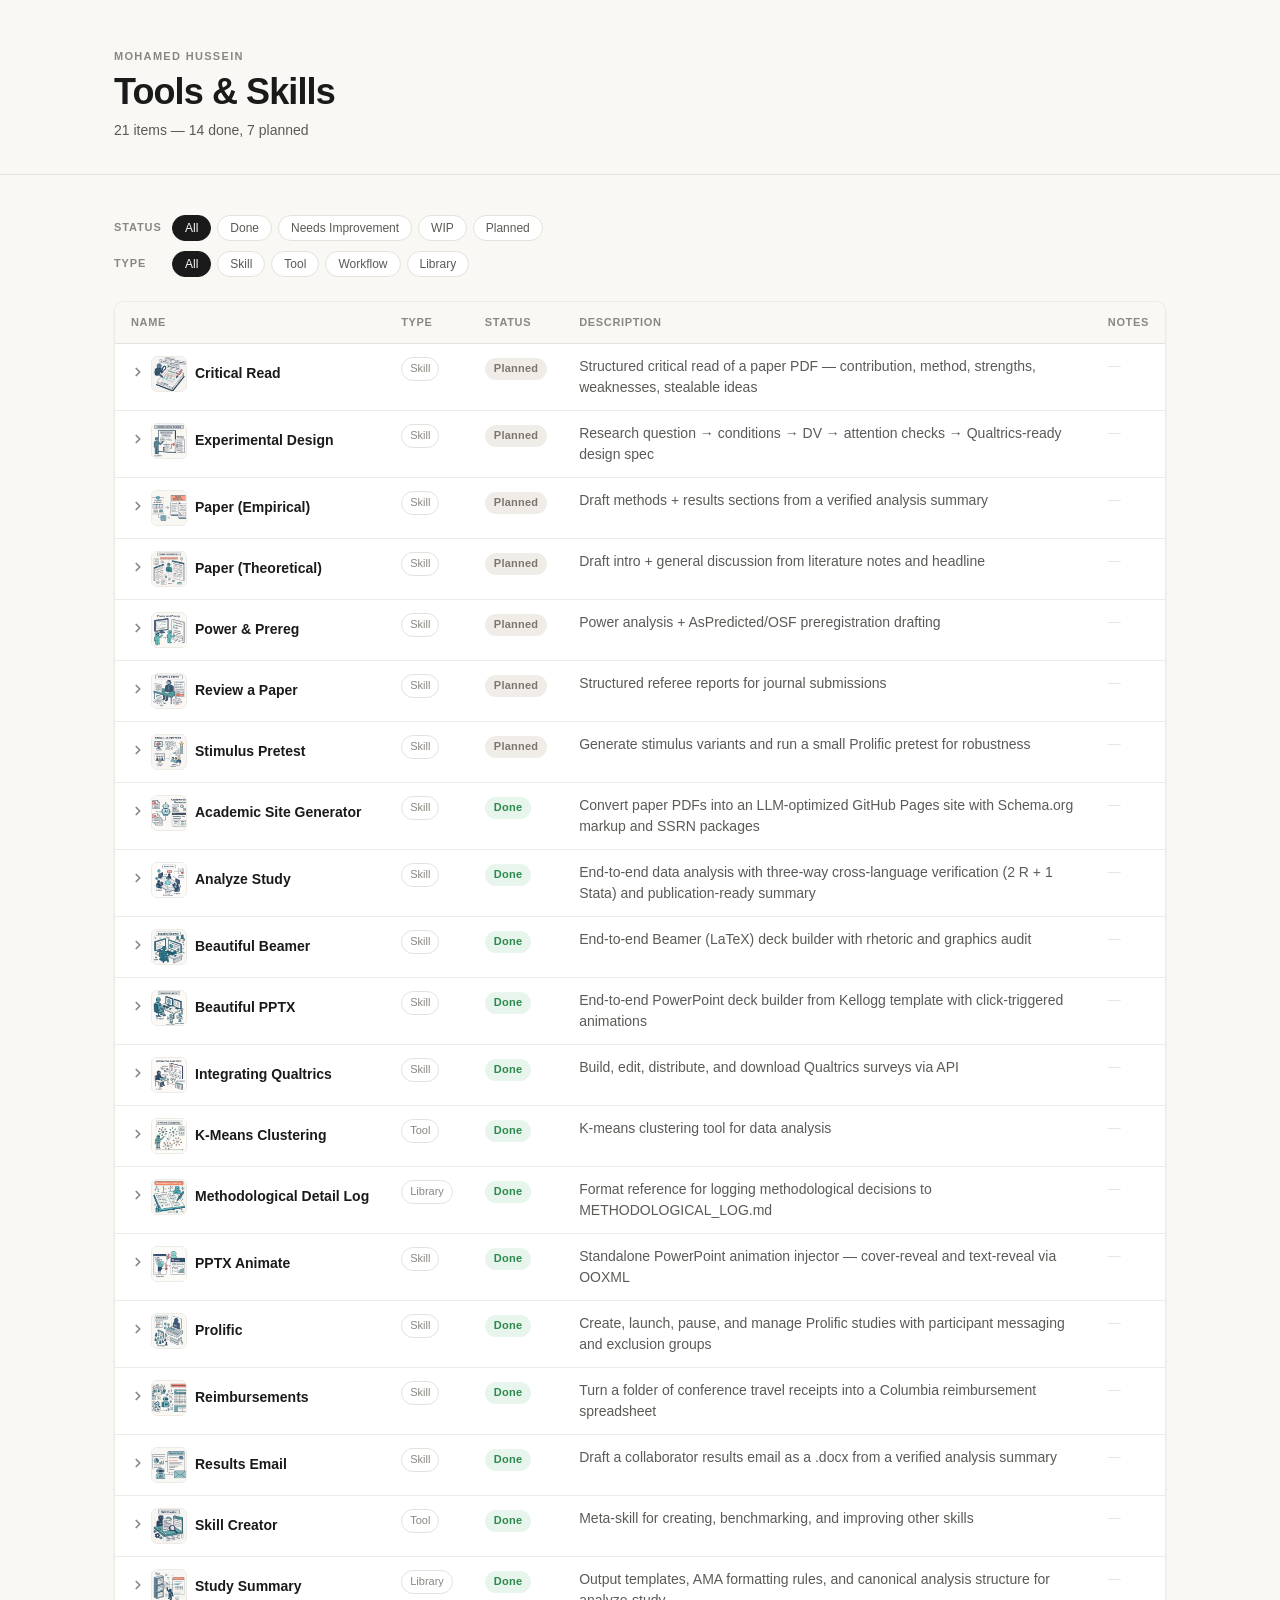
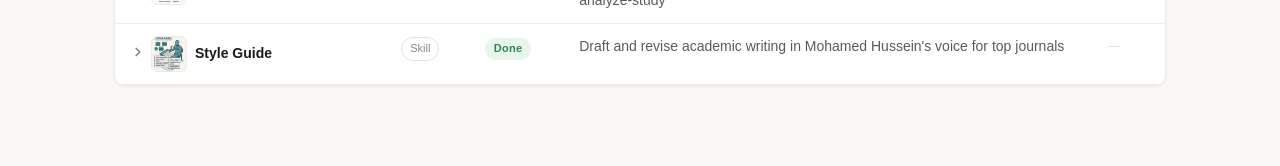
==== commit 9030b69c: "feat: add AI-generated illustrations for all 21 skills and web app links Generate a consistent set o" ====
--- a/t/qawpqw99/index.html
+++ b/t/qawpqw99/index.html
@@ -197,6 +197,16 @@
     white-space: nowrap;
   }
 
+  .col-name .skill-thumb {
+    width: 36px;
+    height: 36px;
+    border-radius: 6px;
+    object-fit: cover;
+    vertical-align: middle;
+    margin-right: 8px;
+    border: 1px solid var(--border-light);
+  }
+
   .col-name .expand-icon {
     display: inline-block;
     width: 14px;
@@ -285,6 +295,13 @@
     text-transform: uppercase;
     color: var(--text-tertiary);
     margin-bottom: 2px;
+  }
+
+  .detail-image {
+    max-width: 400px;
+    border-radius: var(--radius);
+    border: 1px solid var(--border);
+    box-shadow: var(--shadow-sm);
   }
 
   .detail-link a,
@@ -527,9 +544,16 @@
     }
   }
 
+  function imageUrl(item) {
+    return 'assets/' + item.id + '.png';
+  }
+
   // ─── Build Detail Content ───
   function buildDetailHtml(item) {
     var parts = [];
+
+    // Skill illustration
+    parts.push('<div><div class="detail-section-label">Illustration</div><img class="detail-image" src="' + imageUrl(item) + '" alt="' + escapeHtml(item.name) + ' illustration" loading="lazy"></div>');
 
     if (item.notes) {
       parts.push('<div><div class="detail-section-label">Notes</div><div style="font-size:13px;color:var(--text-secondary);line-height:1.5">' + escapeHtml(item.notes) + '</div></div>');
@@ -584,16 +608,15 @@
       var safeType = VALID_TYPES.indexOf(item.type) !== -1 ? item.type : 'unknown';
       var statusLabel = STATUS_LABELS[item.status] || escapeHtml(item.status);
       var typeLabel = escapeHtml(safeType.charAt(0).toUpperCase() + safeType.slice(1));
-      var hasDetail = item.notes || item.link || (item.examples && item.examples.length) || item.comparison;
+      var hasDetail = true; // all rows have illustration images
       var rowId = 'row-' + i;
       var detailId = 'detail-' + i;
 
       // Main row
       html += '<tr id="' + rowId + '"' + (hasDetail ? ' class="expandable" tabindex="0" role="button" aria-expanded="false" aria-controls="' + detailId + '"' : '') + '>';
       html += '<td class="col-name">';
-      if (hasDetail) {
-        html += '<svg class="expand-icon" aria-hidden="true" viewBox="0 0 16 16" fill="none" stroke="currentColor" stroke-width="2" stroke-linecap="round" stroke-linejoin="round"><path d="M6 4l4 4-4 4"/></svg>';
-      }
+      html += '<svg class="expand-icon" aria-hidden="true" viewBox="0 0 16 16" fill="none" stroke="currentColor" stroke-width="2" stroke-linecap="round" stroke-linejoin="round"><path d="M6 4l4 4-4 4"/></svg>';
+      html += '<img class="skill-thumb" src="' + imageUrl(item) + '" alt="" loading="lazy" onerror="this.style.display=\'none\'">';
       html += escapeHtml(item.name) + '</td>';
       html += '<td><span class="badge-type">' + typeLabel + '</span></td>';
       html += '<td><span class="badge-status ' + safeStatus + '">' + statusLabel + '</span></td>';
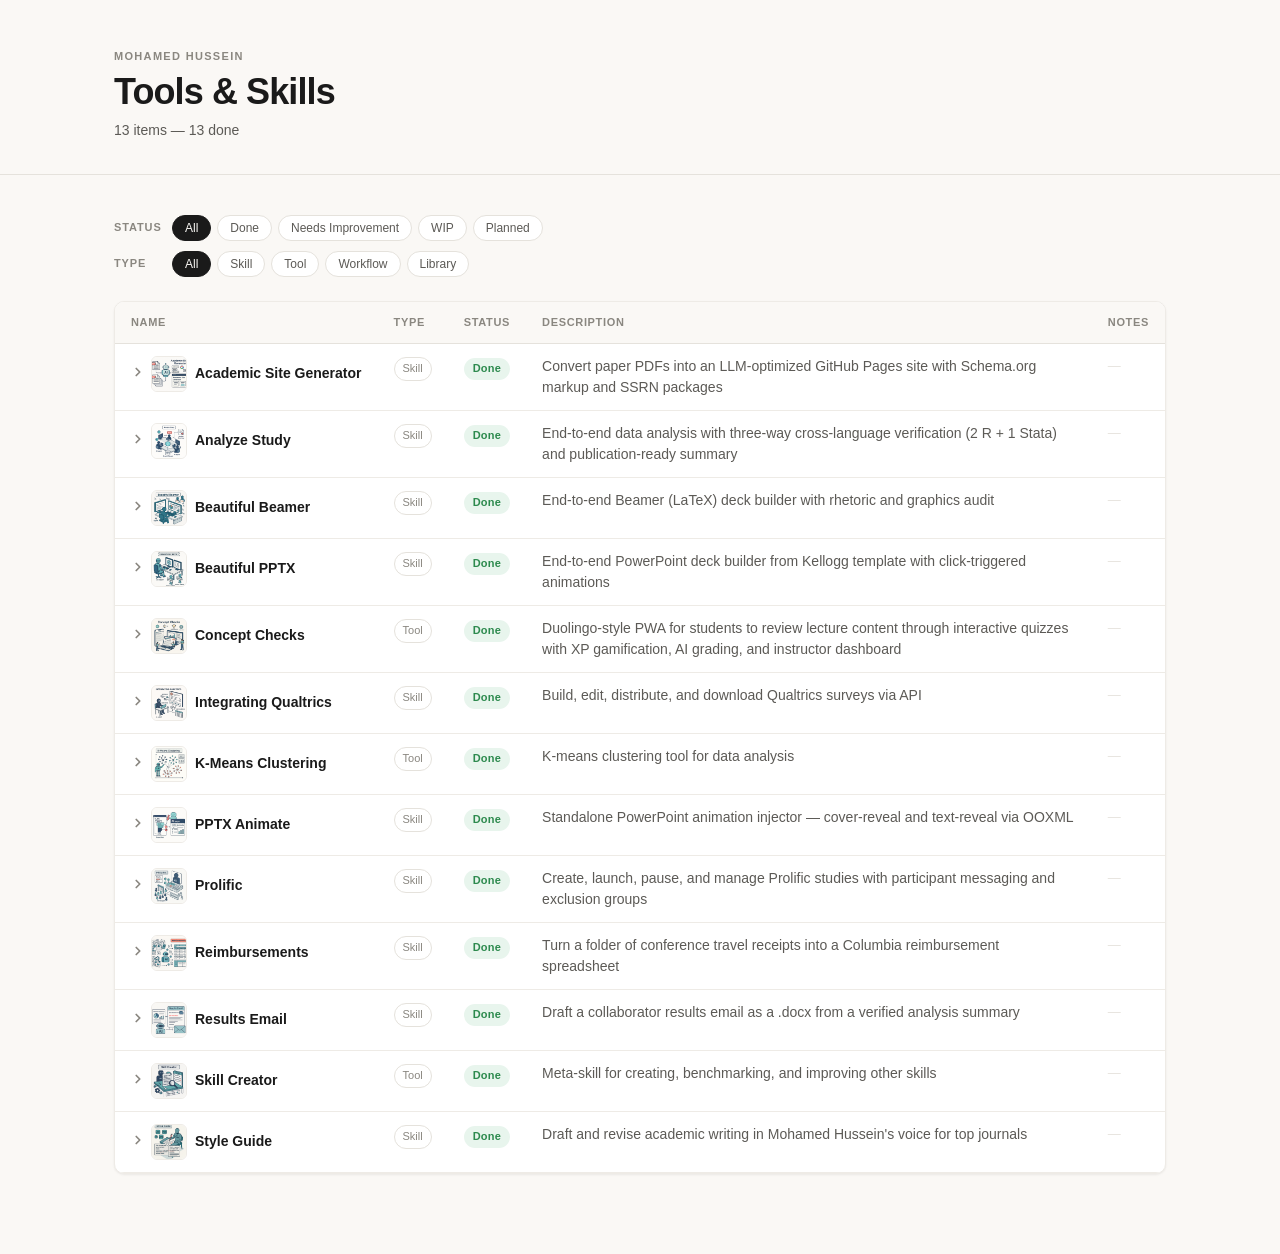
==== commit 5d230ce3: "feat: two-column detail layout with illustrations left, descriptions right Add detailed descriptions" ====
--- a/t/qawpqw99/index.html
+++ b/t/qawpqw99/index.html
@@ -282,10 +282,22 @@
   }
 
   .detail-content {
+    display: grid;
+    grid-template-columns: auto 1fr;
+    gap: 24px;
+    padding-top: 4px;
+    align-items: start;
+  }
+
+  .detail-left {
+    flex-shrink: 0;
+  }
+
+  .detail-right {
     display: flex;
     flex-direction: column;
-    gap: 12px;
-    padding-top: 4px;
+    gap: 14px;
+    min-width: 0;
   }
 
   .detail-section-label {
@@ -298,10 +310,26 @@
   }
 
   .detail-image {
-    max-width: 400px;
+    width: 280px;
     border-radius: var(--radius);
     border: 1px solid var(--border);
     box-shadow: var(--shadow-sm);
+  }
+
+  .detail-description {
+    font-size: 14px;
+    color: var(--text-secondary);
+    line-height: 1.65;
+  }
+
+  @media (max-width: 700px) {
+    .detail-content {
+      grid-template-columns: 1fr;
+    }
+    .detail-image {
+      width: 100%;
+      max-width: 280px;
+    }
   }
 
   .detail-link a,
@@ -550,17 +578,22 @@
 
   // ─── Build Detail Content ───
   function buildDetailHtml(item) {
-    var parts = [];
-
-    // Skill illustration
-    parts.push('<div><div class="detail-section-label">Illustration</div><img class="detail-image" src="' + imageUrl(item) + '" alt="' + escapeHtml(item.name) + ' illustration" loading="lazy"></div>');
+    var left = '<div class="detail-left">';
+    left += '<img class="detail-image" src="' + imageUrl(item) + '" alt="' + escapeHtml(item.name) + ' illustration" loading="lazy">';
+    left += '</div>';
+
+    var right = '<div class="detail-right">';
+
+    if (item.detailedDescription) {
+      right += '<div><div class="detail-section-label">About</div><div class="detail-description">' + escapeHtml(item.detailedDescription) + '</div></div>';
+    }
+
+    if (item.link) {
+      right += '<div class="detail-link"><div class="detail-section-label">Web App</div><a href="' + escapeHtml(item.link) + '" target="_blank" rel="noopener">' + escapeHtml(item.link) + '</a></div>';
+    }
 
     if (item.notes) {
-      parts.push('<div><div class="detail-section-label">Notes</div><div style="font-size:13px;color:var(--text-secondary);line-height:1.5">' + escapeHtml(item.notes) + '</div></div>');
-    }
-
-    if (item.link) {
-      parts.push('<div class="detail-link"><div class="detail-section-label">Link</div><a href="' + escapeHtml(item.link) + '" target="_blank" rel="noopener">' + escapeHtml(item.link) + '</a></div>');
+      right += '<div><div class="detail-section-label">Notes</div><div style="font-size:13px;color:var(--text-secondary);line-height:1.5">' + escapeHtml(item.notes) + '</div></div>';
     }
 
     if (item.examples && item.examples.length) {
@@ -569,20 +602,20 @@
         var url = ex.url || ex;
         return '<li><a href="' + escapeHtml(url) + '" target="_blank" rel="noopener">' + escapeHtml(label) + '</a></li>';
       }).join('');
-      parts.push('<div class="detail-examples"><div class="detail-section-label">Examples</div><ul>' + lis + '</ul></div>');
+      right += '<div class="detail-examples"><div class="detail-section-label">Examples</div><ul>' + lis + '</ul></div>';
     }
 
     if (item.comparison) {
-      parts.push(
-        '<div><div class="detail-section-label">Comparison</div>' +
+      right += '<div><div class="detail-section-label">Comparison</div>' +
         '<div class="comparison-panel">' +
         '<div class="comparison-col without"><span class="comparison-label">Without</span>' + renderComparisonContent(item.comparison.without) + '</div>' +
         '<div class="comparison-col with"><span class="comparison-label">With</span>' + renderComparisonContent(item.comparison.with) + '</div>' +
-        '</div></div>'
-      );
-    }
-
-    return parts.join('');
+        '</div></div>';
+    }
+
+    right += '</div>';
+
+    return left + right;
   }
 
   // ─── Rendering ───
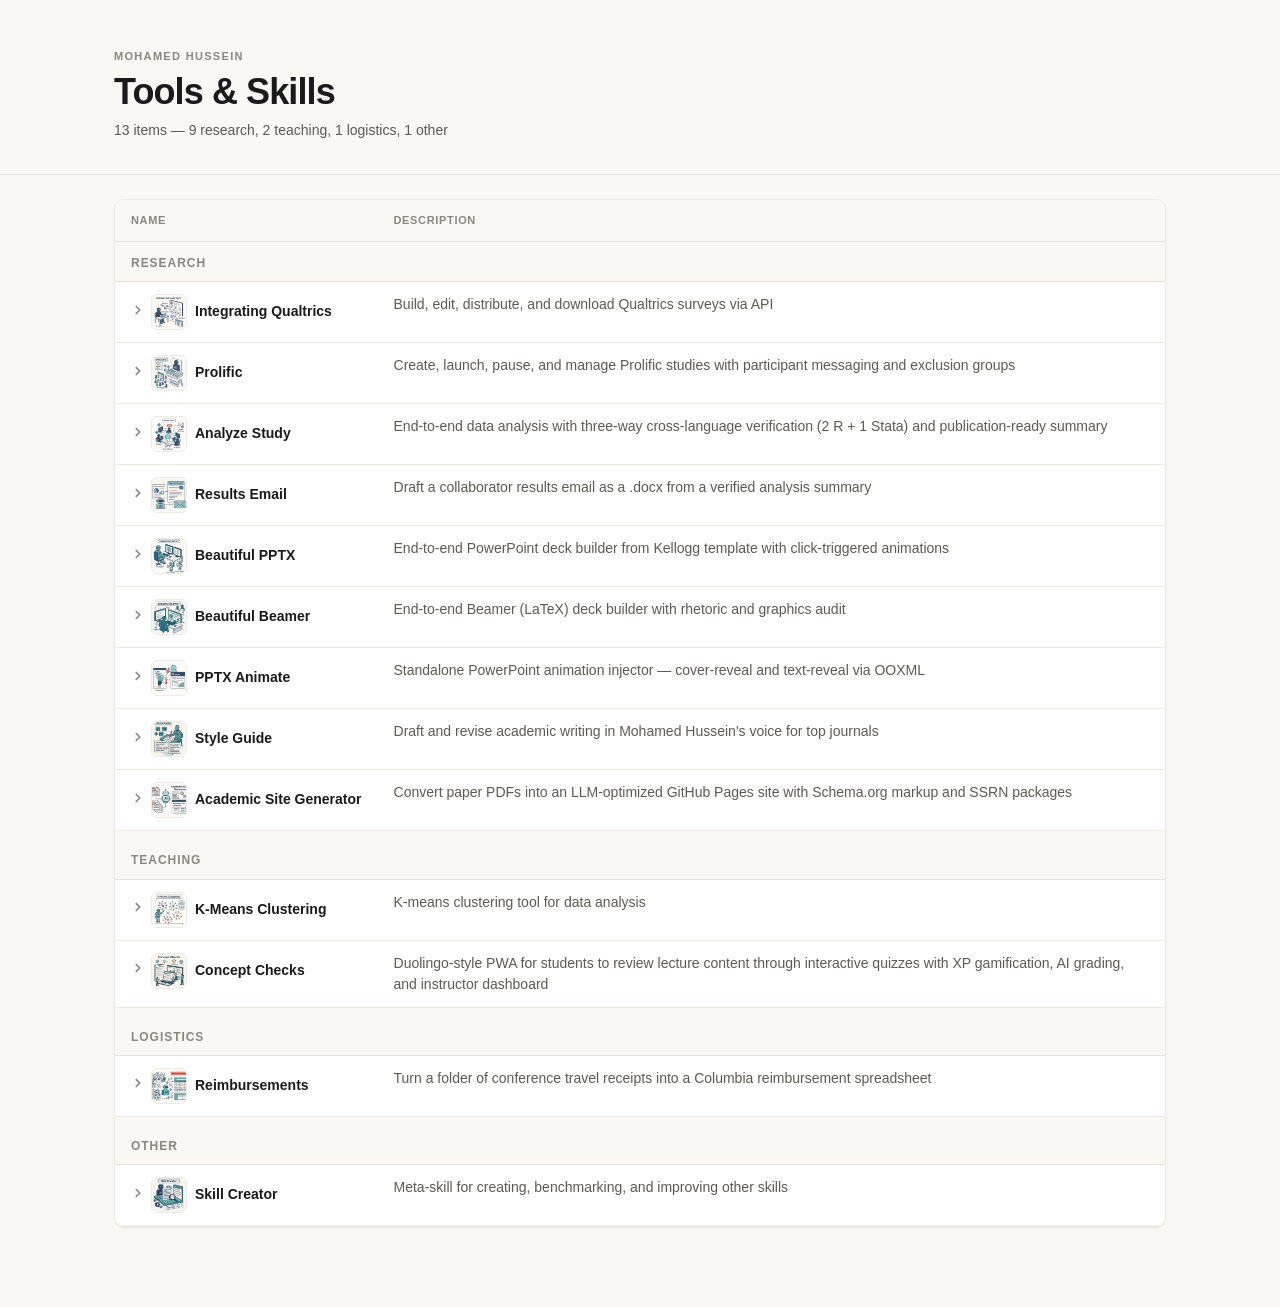
==== commit 4dd6b3f8: "feat: organize tracker by category (research, teaching, logistics, other) Replace alphabetical sorti" ====
--- a/t/qawpqw99/index.html
+++ b/t/qawpqw99/index.html
@@ -406,6 +406,22 @@
     line-height: 1.5;
   }
 
+  /* ─── CATEGORY HEADERS ─── */
+  .category-row td {
+    padding: 20px 16px 8px;
+    background: var(--bg);
+    border-bottom: 1px solid var(--border);
+    font-size: 12px;
+    font-weight: 700;
+    letter-spacing: 0.08em;
+    text-transform: uppercase;
+    color: var(--text-tertiary);
+  }
+
+  .category-row:first-child td {
+    padding-top: 12px;
+  }
+
   /* ─── STATES ─── */
   .state-message {
     text-align: center;
@@ -458,26 +474,7 @@
 </header>
 
 <div class="container">
-  <div class="filters">
-    <div class="filter-row">
-      <span class="filter-label">Status</span>
-      <button class="filter-btn active" data-group="status" data-status="all">All</button>
-      <button class="filter-btn" data-group="status" data-status="done">Done</button>
-      <button class="filter-btn" data-group="status" data-status="needs-improvement">Needs Improvement</button>
-      <button class="filter-btn" data-group="status" data-status="wip">WIP</button>
-      <button class="filter-btn" data-group="status" data-status="planned">Planned</button>
-    </div>
-    <div class="filter-row">
-      <span class="filter-label">Type</span>
-      <button class="filter-btn active" data-group="type" data-type="all">All</button>
-      <button class="filter-btn" data-group="type" data-type="skill">Skill</button>
-      <button class="filter-btn" data-group="type" data-type="tool">Tool</button>
-      <button class="filter-btn" data-group="type" data-type="workflow">Workflow</button>
-      <button class="filter-btn" data-group="type" data-type="library">Library</button>
-    </div>
-  </div>
-
-  <div class="table-wrap">
+  <div class="table-wrap" style="margin-top: 24px;">
     <div id="table-container"></div>
   </div>
 </div>
@@ -489,13 +486,9 @@
   var container = document.getElementById('table-container');
   var subtitle = document.getElementById('subtitle');
   var items = [];
-  var activeStatus = 'all';
-  var activeType = 'all';
-
-  var STATUS_PRIORITY = { done: 0, 'needs-improvement': 1, wip: 2, planned: 3 };
-  var STATUS_LABELS = { done: 'Done', 'needs-improvement': 'Needs Improvement', wip: 'WIP', planned: 'Planned' };
-  var VALID_STATUSES = ['done', 'needs-improvement', 'wip', 'planned'];
-  var VALID_TYPES = ['skill', 'tool', 'workflow', 'library'];
+
+  var CATEGORY_LABELS = { research: 'Research', teaching: 'Teaching', logistics: 'Logistics', other: 'Other' };
+  var CATEGORY_ORDER = ['research', 'teaching', 'logistics', 'other'];
 
   function escapeHtml(str) {
     if (!str) return '';
@@ -531,12 +524,6 @@
           subtitle.textContent = '0 items';
           return;
         }
-        items.sort(function(a, b) {
-          var pa = STATUS_PRIORITY[a.status] || 99;
-          var pb = STATUS_PRIORITY[b.status] || 99;
-          if (pa !== pb) return pa - pb;
-          return a.name.localeCompare(b.name);
-        });
         render();
       })
       .catch(function() {
@@ -545,31 +532,17 @@
       });
   }
 
-  // ─── Filtering ───
-  function getFiltered() {
-    return items.filter(function(item) {
-      var matchStatus = activeStatus === 'all' || item.status === activeStatus;
-      var matchType = activeType === 'all' || item.type === activeType;
-      return matchStatus && matchType;
-    });
-  }
-
-  function updateSubtitle(filtered) {
-    var total = items.length;
-    var showing = filtered.length;
-    var counts = {};
+  function updateSubtitle() {
+    var catCounts = {};
     items.forEach(function(item) {
-      counts[item.status] = (counts[item.status] || 0) + 1;
+      var cat = item.category || 'other';
+      catCounts[cat] = (catCounts[cat] || 0) + 1;
     });
     var parts = [];
-    ['done', 'needs-improvement', 'wip', 'planned'].forEach(function(s) {
-      if (counts[s]) parts.push(counts[s] + ' ' + STATUS_LABELS[s].toLowerCase());
+    CATEGORY_ORDER.forEach(function(c) {
+      if (catCounts[c]) parts.push(catCounts[c] + ' ' + CATEGORY_LABELS[c].toLowerCase());
     });
-    if (activeStatus === 'all' && activeType === 'all') {
-      subtitle.textContent = total + ' items \u2014 ' + parts.join(', ');
-    } else {
-      subtitle.textContent = 'Showing ' + showing + ' of ' + total + ' items';
-    }
+    subtitle.textContent = items.length + ' items — ' + parts.join(', ');
   }
 
   function imageUrl(item) {
@@ -620,47 +593,46 @@
 
   // ─── Rendering ───
   function render() {
-    var filtered = getFiltered();
-    updateSubtitle(filtered);
-
-    if (!filtered.length) {
-      container.innerHTML = '<div class="state-message"><span class="state-icon">&#9655;</span>No items match the current filters.</div>';
-      return;
-    }
+    updateSubtitle();
+
+    // Group items by category, preserving JSON order within each group
+    var grouped = {};
+    CATEGORY_ORDER.forEach(function(c) { grouped[c] = []; });
+    items.forEach(function(item) {
+      var cat = item.category || 'other';
+      if (!grouped[cat]) grouped[cat] = [];
+      grouped[cat].push(item);
+    });
 
     var html = '<table><thead><tr>' +
       '<th>Name</th>' +
-      '<th>Type</th>' +
-      '<th>Status</th>' +
       '<th>Description</th>' +
-      '<th>Notes</th>' +
       '</tr></thead><tbody>';
 
-    filtered.forEach(function(item, i) {
-      var safeStatus = VALID_STATUSES.indexOf(item.status) !== -1 ? item.status : 'unknown';
-      var safeType = VALID_TYPES.indexOf(item.type) !== -1 ? item.type : 'unknown';
-      var statusLabel = STATUS_LABELS[item.status] || escapeHtml(item.status);
-      var typeLabel = escapeHtml(safeType.charAt(0).toUpperCase() + safeType.slice(1));
-      var hasDetail = true; // all rows have illustration images
-      var rowId = 'row-' + i;
-      var detailId = 'detail-' + i;
-
-      // Main row
-      html += '<tr id="' + rowId + '"' + (hasDetail ? ' class="expandable" tabindex="0" role="button" aria-expanded="false" aria-controls="' + detailId + '"' : '') + '>';
-      html += '<td class="col-name">';
-      html += '<svg class="expand-icon" aria-hidden="true" viewBox="0 0 16 16" fill="none" stroke="currentColor" stroke-width="2" stroke-linecap="round" stroke-linejoin="round"><path d="M6 4l4 4-4 4"/></svg>';
-      html += '<img class="skill-thumb" src="' + imageUrl(item) + '" alt="" loading="lazy" onerror="this.style.display=\'none\'">';
-      html += escapeHtml(item.name) + '</td>';
-      html += '<td><span class="badge-type">' + typeLabel + '</span></td>';
-      html += '<td><span class="badge-status ' + safeStatus + '">' + statusLabel + '</span></td>';
-      html += '<td class="col-desc">' + escapeHtml(item.description) + '</td>';
-      html += '<td class="col-notes">' + escapeHtml(item.notes || '') + '</td>';
-      html += '</tr>';
-
-      // Detail row (hidden by default)
-      if (hasDetail) {
-        html += '<tr id="' + detailId + '" class="detail-row"><td colspan="5"><div class="detail-content">' + buildDetailHtml(item) + '</div></td></tr>';
-      }
+    var idx = 0;
+    CATEGORY_ORDER.forEach(function(cat) {
+      var group = grouped[cat];
+      if (!group || !group.length) return;
+
+      // Category header row
+      html += '<tr class="category-row"><td colspan="2">' + escapeHtml(CATEGORY_LABELS[cat] || cat) + '</td></tr>';
+
+      group.forEach(function(item) {
+        var rowId = 'row-' + idx;
+        var detailId = 'detail-' + idx;
+
+        html += '<tr id="' + rowId + '" class="expandable" tabindex="0" role="button" aria-expanded="false" aria-controls="' + detailId + '">';
+        html += '<td class="col-name">';
+        html += '<svg class="expand-icon" aria-hidden="true" viewBox="0 0 16 16" fill="none" stroke="currentColor" stroke-width="2" stroke-linecap="round" stroke-linejoin="round"><path d="M6 4l4 4-4 4"/></svg>';
+        html += '<img class="skill-thumb" src="' + imageUrl(item) + '" alt="" loading="lazy" onerror="this.style.display=\'none\'">';
+        html += escapeHtml(item.name) + '</td>';
+        html += '<td class="col-desc">' + escapeHtml(item.description) + '</td>';
+        html += '</tr>';
+
+        html += '<tr id="' + detailId + '" class="detail-row"><td colspan="2"><div class="detail-content">' + buildDetailHtml(item) + '</div></td></tr>';
+
+        idx++;
+      });
     });
 
     html += '</tbody></table>';
@@ -685,23 +657,6 @@
     });
   }
 
-  // ─── Filter Buttons ───
-  document.querySelectorAll('.filter-btn').forEach(function(btn) {
-    btn.addEventListener('click', function() {
-      var group = btn.dataset.group;
-      document.querySelectorAll('.filter-btn[data-group="' + group + '"]').forEach(function(b) {
-        b.classList.remove('active');
-      });
-      btn.classList.add('active');
-      if (group === 'status') {
-        activeStatus = btn.dataset.status;
-      } else {
-        activeType = btn.dataset.type;
-      }
-      render();
-    });
-  });
-
   // ─── Init ───
   load();
 })();
